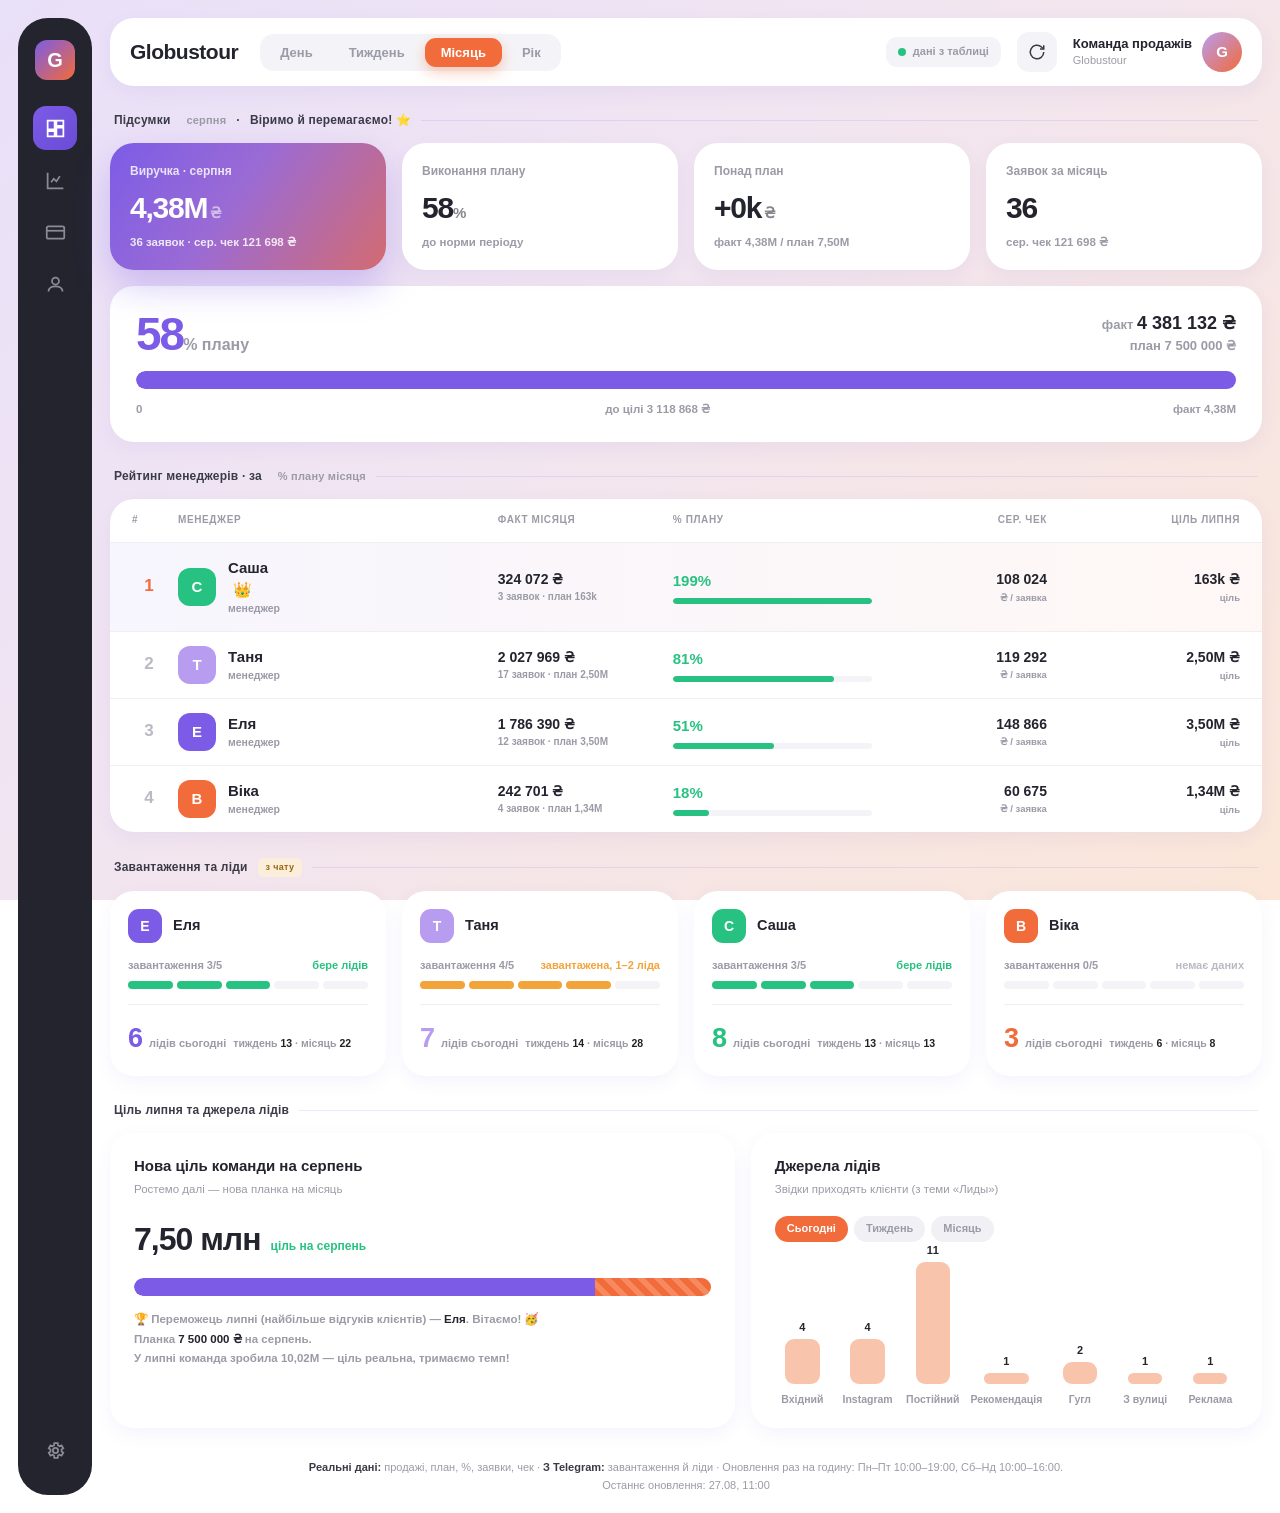
==== index.html @ 739f3848 "lead: Саша +1 Реклама" ====
<!DOCTYPE html>
<html lang="uk">
<head>
<meta charset="UTF-8">
<meta name="viewport" content="width=device-width, initial-scale=1.0, viewport-fit=cover, maximum-scale=1.0, user-scalable=no">
<meta http-equiv="Cache-Control" content="no-cache, no-store, must-revalidate">
<meta http-equiv="Pragma" content="no-cache">
<meta http-equiv="Expires" content="0">
<title>Globustour — Live дашборд команди</title>
<script src="https://telegram.org/js/telegram-web-app.js"></script>
<style>
  *{box-sizing:border-box;margin:0;padding:0}
  :root{
    --ink:#23242E; --ink2:#3A3B47; --muted:#9A9BA6; --muted2:#B9BAC4;
    --surface:#FFFFFF; --line:#EEEEF3; --soft:#F4F4F8;
    --purple:#7C5CE6; --purple-deep:#6A4BD6; --purple-soft:#EDE7FB;
    --coral:#F26B3A; --coral-soft:#F8A98A; --coral-bg:#FCE6DB;
    --green:#27C281; --green-bg:#E2F6EE; --amber:#F2A33A; --amber-bg:#FBEFDC; --red:#F0604C;
    --shadow:0 12px 34px rgba(110,84,200,.10); --shadow-sm:0 6px 18px rgba(110,84,200,.07);
    --r:18px; --r-lg:24px; --r-xl:30px;
  }
  html,body{font-family:-apple-system,BlinkMacSystemFont,'Segoe UI',Roboto,Helvetica,sans-serif;color:var(--ink);-webkit-font-smoothing:antialiased;line-height:1.45;
    background:linear-gradient(135deg,#E9E0F9 0%,#F1E5F1 42%,#FBE6D8 100%);background-attachment:fixed;min-height:100vh}
  body{overscroll-behavior-y:none}
  .app{display:flex;min-height:100vh;padding:18px;gap:18px;
    padding-top:calc(18px + env(safe-area-inset-top));padding-bottom:calc(18px + env(safe-area-inset-bottom))}
  .sidebar{width:74px;flex-shrink:0;background:#23242E;border-radius:var(--r-xl);display:flex;flex-direction:column;align-items:center;padding:22px 0;gap:8px}
  .sidebar .brandmark{width:40px;height:40px;border-radius:12px;background:linear-gradient(135deg,var(--purple),var(--coral));display:grid;place-items:center;color:#fff;font-weight:900;font-size:20px;margin-bottom:18px}
  .sidebar .ico{width:44px;height:44px;border-radius:13px;display:grid;place-items:center;color:#8A8B97;cursor:pointer;transition:.15s}
  .sidebar .ico:hover{background:#31323E;color:#fff}
  .sidebar .ico.active{background:linear-gradient(135deg,var(--purple),var(--purple-deep));color:#fff}
  .sidebar .ico svg{width:21px;height:21px}
  .sidebar .sp{flex:1}
  .main{flex:1;min-width:0}
  .topbar{display:flex;align-items:center;gap:16px;background:var(--surface);border-radius:var(--r-lg);padding:14px 20px;box-shadow:var(--shadow-sm);margin-bottom:18px;flex-wrap:wrap}
  .topbar .logo{font-size:21px;font-weight:800;letter-spacing:-.5px;margin-right:6px}
  .toggle{display:flex;gap:4px;background:var(--soft);border-radius:14px;padding:4px}
  .toggle button{border:none;background:none;font-size:13px;font-weight:600;color:var(--muted);padding:7px 16px;border-radius:11px;cursor:pointer;font-family:inherit;transition:.15s}
  .toggle button.on{background:var(--coral);color:#fff;box-shadow:0 5px 14px rgba(242,107,58,.35)}
  .topbar .grow{flex:1}
  .status{display:flex;align-items:center;gap:7px;font-size:11px;font-weight:600;color:var(--muted);background:var(--soft);padding:7px 12px;border-radius:11px}
  .status .ledot{width:8px;height:8px;border-radius:50%;background:var(--green)}
  .status.stale .ledot{background:var(--amber)}
  .status.off .ledot{background:var(--muted2)}
  .topbar .tb-ic{width:40px;height:40px;border-radius:12px;background:var(--soft);display:grid;place-items:center;color:var(--ink2);flex-shrink:0;cursor:pointer}
  .topbar .tb-ic svg{width:18px;height:18px}
  .topbar .user{display:flex;align-items:center;gap:10px}
  .topbar .user .nm{font-size:13px;font-weight:700}
  .topbar .user .nm small{display:block;font-size:11px;color:var(--muted);font-weight:500}
  .topbar .user .ava{width:40px;height:40px;border-radius:50%;background:linear-gradient(135deg,#B89CF0,#F26B3A);display:grid;place-items:center;color:#fff;font-weight:800;font-size:15px}
  .sectitle{font-size:12px;color:var(--ink2);font-weight:800;letter-spacing:.2px;margin:26px 4px 14px;display:flex;align-items:center;gap:10px}
  .sectitle .ln{flex:1;height:1px;background:rgba(124,92,230,.14)}
  .demo{font-size:9px;background:var(--amber-bg);color:#9a6410;font-weight:800;padding:3px 8px;border-radius:6px;letter-spacing:.3px}
  .hint{font-size:11px;color:var(--muted);font-weight:600;margin-left:6px}
  .kpis{display:grid;grid-template-columns:repeat(4,1fr);gap:16px}
  .kpi{background:var(--surface);border-radius:var(--r-lg);padding:20px;box-shadow:var(--shadow-sm)}
  .kpi.hero{background:linear-gradient(125deg,#7C5CE6 0%,#9B6BD4 45%,#F26B3A 130%);color:#fff;box-shadow:0 16px 36px rgba(124,92,230,.32)}
  .kpi .lbl{font-size:12px;font-weight:700;color:var(--muted);margin-bottom:12px}
  .kpi.hero .lbl{color:rgba(255,255,255,.82)}
  .kpi .val{font-size:30px;font-weight:800;letter-spacing:-1.2px;line-height:1}
  .kpi .val span{font-size:15px;font-weight:700;opacity:.55}
  .kpi .meta{font-size:11.5px;font-weight:600;color:var(--muted);margin-top:11px}
  .kpi.hero .meta{color:rgba(255,255,255,.85)}
  .kpi .meta b{color:var(--green)} .kpi.hero .meta b{color:#fff}
  .up{color:var(--green);font-weight:800}
  .planfact{background:var(--surface);border-radius:var(--r-lg);padding:24px 26px;margin-top:16px;box-shadow:var(--shadow-sm)}
  .pf-row{display:flex;justify-content:space-between;align-items:flex-end;margin-bottom:10px;flex-wrap:wrap;gap:10px}
  .pf-pct{font-size:46px;font-weight:800;letter-spacing:-2px;color:var(--purple);line-height:.9}
  .pf-pct span{font-size:16px;color:var(--muted);font-weight:700;letter-spacing:0}
  .pf-amt{text-align:right;font-size:13px;color:var(--muted);font-weight:600}
  .pf-amt b{color:var(--ink);font-size:18px}
  .track{height:18px;background:var(--soft);border-radius:10px;overflow:hidden;position:relative;display:flex;margin-top:16px}
  .track .base{height:100%;background:var(--purple);border-radius:10px 0 0 10px}
  .track .over{height:100%;background:repeating-linear-gradient(45deg,#F26B3A,#F26B3A 6px,#f7895f 6px,#f7895f 12px)}
  .pf-mark{position:absolute;top:-4px;bottom:-4px;width:2px;background:var(--ink);opacity:.55}
  .pf-leg{display:flex;justify-content:space-between;margin-top:12px;font-size:11.5px;color:var(--muted);font-weight:600}
  .mtable{background:var(--surface);border-radius:var(--r-lg);overflow:hidden;box-shadow:var(--shadow-sm)}
  .mhead,.mrow{display:grid;grid-template-columns:34px 1.7fr .9fr 1.1fr .9fr 1fr;gap:12px;align-items:center;padding:14px 22px}
  .mhead{font-size:10px;color:var(--muted);text-transform:uppercase;letter-spacing:.6px;font-weight:800;border-bottom:1px solid var(--line)}
  .mhead .r{text-align:right}
  .mrow{border-bottom:1px solid var(--line)} .mrow:last-child{border-bottom:none}
  .mrow:hover{background:#FBFAFE}
  .mrow.lead-row{background:linear-gradient(90deg,rgba(124,92,230,.06),rgba(242,107,58,.05))}
  .mrow .rank{font-size:17px;font-weight:800;color:var(--muted2);text-align:center}
  .mrow.lead-row .rank{color:var(--coral)}
  .who{display:flex;align-items:center;gap:12px}
  .av{width:38px;height:38px;border-radius:12px;display:grid;place-items:center;font-weight:800;font-size:15px;color:#fff;flex-shrink:0}
  .who .nm{font-size:15px;font-weight:700;display:flex;flex-direction:column}
  .who .nm small{font-size:10.5px;color:var(--muted);font-weight:600;margin-top:1px}
  .crown{margin-left:5px}
  .mrow .fact{font-size:14px;font-weight:700}
  .mrow .fact small{display:block;font-size:10px;color:var(--muted);font-weight:600;margin-top:1px}
  .pctcell{display:flex;flex-direction:column;gap:6px}
  .pctcell .pv{font-size:15px;font-weight:800;color:var(--green)}
  .pbar{height:6px;background:var(--soft);border-radius:4px;overflow:hidden}
  .pbar>i{display:block;height:100%;border-radius:4px;background:var(--green)}
  .check{text-align:right;font-size:14px;font-weight:700}
  .check small{display:block;font-size:9.5px;color:var(--muted);font-weight:600;margin-top:1px}
  .july{text-align:right}
  .july .jv{font-size:14px;font-weight:800}
  .july .jl{font-size:9.5px;color:var(--muted);font-weight:600;margin-top:2px}
  .load{display:grid;grid-template-columns:repeat(4,1fr);gap:16px}
  .lcard{background:var(--surface);border-radius:var(--r-lg);padding:18px;box-shadow:var(--shadow-sm)}
  .lcard .lt{display:flex;align-items:center;gap:11px;margin-bottom:15px}
  .lcard .lt .av{width:34px;height:34px;border-radius:11px;font-size:14px}
  .lcard .lt .ln2{font-size:14.5px;font-weight:700}
  .lcard .wlnum{font-size:11px;font-weight:700;color:var(--muted);margin-bottom:7px;display:flex;justify-content:space-between;gap:6px}
  .wlnum .st{font-weight:800;text-align:right}
  .dots{display:flex;gap:4px;margin-bottom:15px}
  .dots i{flex:1;height:8px;border-radius:4px;background:var(--soft)}
  .lcard .lead{display:flex;align-items:baseline;gap:7px;padding-top:14px;border-top:1px solid var(--line)}
  .lcard .lead .ln3{font-size:27px;font-weight:800;letter-spacing:-1px}
  .lcard .lead .lx{font-size:11px;color:var(--muted);font-weight:600}
  .lcard .lead .lxwm{font-size:10.5px;color:var(--muted);font-weight:700;margin-top:3px}
  .lcard .lead .lxwm b{color:var(--text,#222)}
  .srctabs{display:flex;gap:6px;margin-bottom:14px}
  .srctabs span{font-size:11px;font-weight:700;color:var(--muted);background:#F1F1F5;border-radius:999px;padding:5px 12px;cursor:pointer;user-select:none;transition:.15s}
  .srctabs span.on{background:var(--coral,#F26B3A);color:#fff}
  .srcempty{font-size:12px;color:var(--muted);font-weight:600;padding:40px 0;text-align:center;width:100%}
  .two{display:grid;grid-template-columns:1.1fr .9fr;gap:16px}
  .panel{background:var(--surface);border-radius:var(--r-lg);padding:22px 24px;box-shadow:var(--shadow-sm)}
  .panel h3{font-size:15px;font-weight:800;margin-bottom:4px}
  .panel .ph{font-size:11.5px;color:var(--muted);font-weight:500;margin-bottom:18px}
  .jtot{display:flex;align-items:baseline;gap:10px;margin-bottom:15px}
  .jtot .n{font-size:32px;font-weight:800;letter-spacing:-1px}
  .jtot .d{font-size:12px;font-weight:700;color:var(--green)}
  .jbar-leg{font-size:11.5px;color:var(--muted);font-weight:600;line-height:1.7}
  .jbar-leg b{color:var(--ink)}
  .bars{display:flex;align-items:flex-end;justify-content:space-between;gap:10px;height:150px;padding-top:6px}
  .bcol{flex:1;display:flex;flex-direction:column;align-items:center;gap:9px;height:100%;justify-content:flex-end}
  .bcol .bwrap{width:100%;flex:1;display:flex;align-items:flex-end;justify-content:center}
  .bcol .b{width:62%;border-radius:9px;min-height:10px;position:relative}
  .bcol .bv{position:absolute;top:-19px;left:50%;transform:translateX(-50%);font-size:11px;font-weight:800;color:var(--ink)}
  .bcol .bl{font-size:10.5px;font-weight:700;color:var(--muted);text-align:center;line-height:1.2}
  .bcol.hot .bl{color:var(--coral)}
  .foot{font-size:11px;color:var(--muted);text-align:center;margin-top:30px;line-height:1.7;font-weight:500}
  .foot b{color:var(--ink2)}
  @media(max-width:1000px){.kpis{grid-template-columns:repeat(2,1fr)}.two{grid-template-columns:1fr}.load{grid-template-columns:repeat(2,1fr)}}
  @media(max-width:760px){
    .app{padding:12px;gap:0;flex-direction:column}.sidebar{display:none}
    .topbar{padding:12px 14px;gap:10px}.topbar .toggle{order:3;width:100%;overflow:auto}.topbar .user .nm{display:none}
    .mhead{display:none}
    .mrow{grid-template-columns:26px 1fr auto;grid-template-areas:'rank who pct' 'rank fact july' 'rank check july';row-gap:6px;padding:15px 14px}
    .mrow .rank{grid-area:rank} .who{grid-area:who} .mrow .fact{grid-area:fact}
    .pctcell{grid-area:pct;align-items:flex-end} .check{grid-area:check;text-align:left} .july{grid-area:july}
  }
  @media(max-width:460px){.kpis{grid-template-columns:1fr}.load{grid-template-columns:1fr}}
</style>
</head>
<body>
<div class="app">
  <aside class="sidebar">
    <div class="brandmark">G</div>
    <div class="ico active" title="Дашборд"><svg viewBox="0 0 24 24" fill="none" stroke="currentColor" stroke-width="2"><path d="M3 13h8V3H3zM13 21h8V11h-8zM13 3v6h8V3zM3 21h8v-6H3z"/></svg></div>
    <div class="ico" title="Рейтинг"><svg viewBox="0 0 24 24" fill="none" stroke="currentColor" stroke-width="2"><path d="M3 3v18h18"/><path d="M7 14l3-4 3 3 4-6"/></svg></div>
    <div class="ico" title="Заявки"><svg viewBox="0 0 24 24" fill="none" stroke="currentColor" stroke-width="2"><rect x="2" y="5" width="20" height="14" rx="2"/><path d="M2 10h20"/></svg></div>
    <div class="ico" title="Команда"><svg viewBox="0 0 24 24" fill="none" stroke="currentColor" stroke-width="2"><circle cx="12" cy="8" r="4"/><path d="M4 20c0-4 4-6 8-6s8 2 8 6"/></svg></div>
    <div class="sp"></div>
    <div class="ico" title="Налаштування"><svg viewBox="0 0 24 24" fill="none" stroke="currentColor" stroke-width="2"><circle cx="12" cy="12" r="3"/><path d="M19 12a7 7 0 0 0-.1-1l2-1.5-2-3.4-2.3 1a7 7 0 0 0-1.7-1l-.3-2.5h-4l-.3 2.5a7 7 0 0 0-1.7 1l-2.3-1-2 3.4 2 1.5a7 7 0 0 0 0 2l-2 1.5 2 3.4 2.3-1a7 7 0 0 0 1.7 1l.3 2.5h4l.3-2.5a7 7 0 0 0 1.7-1l2.3 1 2-3.4-2-1.5a7 7 0 0 0 .1-1z"/></svg></div>
  </aside>

  <main class="main">
    <div class="topbar">
      <div class="logo">Globustour</div>
      <div class="toggle" id="toggle">
        <button data-p="day">День</button><button data-p="week">Тиждень</button><button data-p="month" class="on">Місяць</button><button data-p="year">Рік</button>
      </div>
      <div class="grow"></div>
      <div class="status" id="status" title="Оновлення раз на годину: Пн–Пт 10:00–19:00, Сб–Нд 10:00–16:00"><span class="ledot"></span><span id="statustext">дані з таблиці</span></div>
      <div class="tb-ic" id="refresh" title="Оновити зараз"><svg viewBox="0 0 24 24" fill="none" stroke="currentColor" stroke-width="2"><path d="M21 12a9 9 0 1 1-3-6.7L21 8"/><path d="M21 3v5h-5"/></svg></div>
      <div class="user"><div class="nm">Команда продажів<small>Globustour</small></div><div class="ava">G</div></div>
    </div>

    <div class="sectitle">Підсумки <span class="hint" id="periodlabel">червня</span> · <span id="motivation">Йдемо до мети — без зупинок! 🎯</span><span class="ln"></span></div>
    <div class="kpis" id="kpis"></div>
    <div class="planfact" id="planfact"></div>

    <div class="sectitle">Рейтинг менеджерів · за <span class="hint" id="ratelabel">% плану місяця</span><span class="ln"></span></div>
    <div class="mtable">
      <div class="mhead"><div>#</div><div>Менеджер</div><div id="th-fact">Факт</div><div>% плану</div><div class="r">Сер. чек</div><div class="r">Ціль липня</div></div>
      <div id="mrows"></div>
    </div>

    <div class="sectitle">Завантаження та ліди <span class="demo" id="loadsrc">демо</span><span class="ln"></span></div>
    <div class="load" id="load"></div>

    <div class="sectitle">Ціль липня та джерела лідів <span class="ln"></span></div>
    <div class="two">
      <div class="panel">
        <h3>Нова ціль команди на серпень</h3>
        <div class="ph">Ростемо далі — нова планка на місяць</div>
        <div class="jtot"><div class="n" id="jtotn"></div><div class="d" id="jtotd"></div></div>
        <div class="track"><div class="base" style="width:80%"></div><div class="over" style="width:20%"></div></div>
        <div class="jbar-leg" id="jleg" style="margin-top:14px"></div>
      </div>
      <div class="panel">
        <h3>Джерела лідів</h3>
        <div class="ph">Звідки приходять клієнти (з теми «Лиды»)</div>
        <div class="srctabs" id="srctabs">
          <span data-p="today" class="on">Сьогодні</span>
          <span data-p="week">Тиждень</span>
          <span data-p="month">Місяць</span>
        </div>
        <div class="bars" id="sources"></div>
      </div>
    </div>

    <div class="foot" id="foot"></div>
  </main>
</div>

<script>
/* ============================================================
   TELEGRAM MINI APP — ініціалізація SDK.
   Працює і як Mini App у Telegram, і як звичайна веб-сторінка.
   ============================================================ */
var TG = (window.Telegram && window.Telegram.WebApp) ? window.Telegram.WebApp : null;
if(TG){
  try{
    TG.ready();
    TG.expand();                                  // на весь екран
    if(TG.enableClosingConfirmation) TG.enableClosingConfirmation();
    if(TG.setHeaderColor) TG.setHeaderColor('#23242E');
    if(TG.setBackgroundColor) TG.setBackgroundColor('#F1E5F1');
    // Ім'я користувача з Telegram у шапці
    var u = TG.initDataUnsafe && TG.initDataUnsafe.user;
    if(u){
      var nm = [u.first_name, u.last_name].filter(Boolean).join(' ') || ('@'+(u.username||''));
      window.addEventListener('DOMContentLoaded', function(){
        var box = document.querySelector('.topbar .user .nm');
        if(box && nm) box.innerHTML = nm + '<small>Globustour · команда</small>';
        var ava = document.querySelector('.topbar .user .ava');
        if(ava && nm) ava.textContent = nm.trim()[0].toUpperCase();
      });
    }
  }catch(e){}
}

/* ============================================================
   НАЛАШТУВАННЯ — та сама адреса Apps Script Web App, що й у дашборді керівника.
   Поки порожньо — працюють демо-дані червня.
   ============================================================ */
var CONFIG = {
  API_URL: "",
  REFRESH_MINUTES: 60,
  HOURS: { weekday:[10,19], weekend:[10,16] }
};

var SAMPLE = {
  month:"серпень", monthDays:31, monthStart:"2026-08-01",
  plan:7500000, planByMgr:{"Еля":3500000,"Таня":2500000,"Саша":163020,"Віка":1336980},
  julyPlan:7500000, julyByMgr:{"Еля":3500000,"Таня":2500000,"Саша":163020,"Віка":1336980},
  prevMonthLabel:"липні", prevMonthTotal:10018652,
  prevMonthWinner:"Еля",
  managers:[
    {name:"Еля",role:"менеджер",color:"#7C5CE6"},
    {name:"Таня",role:"менеджер",color:"#B89CF0"},
    {name:"Саша",role:"менеджер",color:"#27C281"},
    {name:"Віка",role:"менеджер",color:"#F26B3A"}
  ],
  bookingsByMgr:{"Еля":12,"Таня":17,"Саша":3,"Віка":4},
  daily:{
    "Еля":[98618,0,0,217560,0,231204,240215,0,0,0,327230,61520,255888,0,0,0,0,22635,53310,74829,0,0,0,84582,118799,0,0,0,0,0,0],
    "Таня":[0,154577,92505,88254,103600,16453,0,112260,0,45884,136702,132410,427115,0,352568,31131,0,33175,0,96850,87600,12330,0,0,104555,0,0,0,0,0,0],
    "Саша":[102310,0,0,0,60710,0,0,0,0,0,0,0,0,0,0,0,0,0,0,0,0,0,0,0,0,0,161052],
    "Віка":[0,0,0,156055,60710,13936,0,0,0,0,0,0,0,12000,0,0,0,0,0,0,0,0,0,0,0,0,0,0,0,0,0]
  },
  load:{"Еля":3,"Таня":4,"Саша":3,"Віка":0},
  leads:{"Еля":6,"Таня":7,"Саша":8,"Віка":3},
  leadsWeek:{"Еля":13,"Таня":14,"Саша":13,"Віка":6},
  leadsMonth:{"Еля":22,"Таня":28,"Саша":13,"Віка":8},
  sources:[{n:"Вхідний",v:4},{n:"Instagram",v:4},{n:"Постійний",v:11},{n:"Рекомендація",v:1},{n:"Гугл",v:2},{n:"З вулиці",v:1},{n:"Реклама",v:1}],
  sourcesWeek:[{n:"Instagram",v:10},{n:"Постійний",v:20},{n:"Рекомендація",v:2},{n:"Реклама",v:4},{n:"Гугл",v:4},{n:"Вхідний",v:5},{n:"З вулиці",v:1}],
  sourcesMonth:[{n:"Instagram",v:15},{n:"Постійний",v:29},{n:"Гугл",v:9},{n:"Вхідний",v:10},{n:"Рекомендація",v:3},{n:"Реклама",v:4},{n:"З вулиці",v:1}],
  updated:"2026-08-27T11:00:00", live:true
};

var DATA = SAMPLE, PERIOD = "month";
var MONTHGEN={"січень":"січня","лютий":"лютого","березень":"березня","квітень":"квітня","травень":"травня","червень":"червня","липень":"липня","серпень":"серпня","вересень":"вересня","жовтень":"жовтня","листопад":"листопада","грудень":"грудня"};

function fmt(n){return Math.round(n).toLocaleString('uk-UA').replace(/ /g,' ').replace(/,/g,' ');}
function fmtM(n){return (n/1e6).toFixed(2).replace('.',',')+' млн';}
function fmtK(n){return n>=1e6?(n/1e6).toFixed(2).replace('.',',')+'M':Math.round(n/1000)+'k';}

function currentDayIndex(){
  if(DATA.updated){var d=new Date(DATA.updated); if(!isNaN(d)) return Math.min(d.getDate(),DATA.monthDays);}
  var last=DATA.monthDays;
  for(var i=DATA.monthDays-1;i>=0;i--){var s=0;DATA.managers.forEach(function(m){s+=(DATA.daily[m.name]||[])[i]||0;});if(s>0){last=i+1;break;}}
  return last;
}
function periodRange(){
  var today=currentDayIndex();
  if(PERIOD==="day")  return [today,today];
  if(PERIOD==="week") return [Math.max(1,today-6),today];
  return [1,DATA.monthDays];
}
function sumMgr(name,from,to){var a=DATA.daily[name]||[],s=0;for(var i=from;i<=to;i++)s+=a[i-1]||0;return s;}
function periodWord(){
  var m=MONTHGEN[DATA.month]||DATA.month;
  if(PERIOD==="day")  return "сьогодні";
  if(PERIOD==="week") return "за тиждень";
  if(PERIOD==="year") return "за рік";
  return m;
}

var MOTIVATIONS=[
  "Йдемо до мети — без зупинок! 🎯",
  "Ніколи не здаємось! 💪",
  "Тільки вперед! 🚀",
  "Разом ми — сила! 🔥",
  "Віримо й перемагаємо! ⭐",
  "Кожен дзвінок — крок до продажу! 📞",
  "Сьогодні — наш день! ☀️",
  "Мрії клієнтів — наша робота! ✈️",
  "Маленькі кроки — великі результати! 📈",
  "Посмішка продає! 😊",
  "Ми — команда мрії! 💛",
  "Роби більше, ніж учора! 🌟",
  "Успіх любить наполегливих! 🏆",
  "Тримаємо темп — до нових рекордів! 🚀"
];
function dailyMotivation(){
  var d=new Date(), doy=Math.floor((d-new Date(d.getFullYear(),0,0))/86400000);
  return MOTIVATIONS[doy % MOTIVATIONS.length];
}

function render(){
  var el=document.getElementById('motivation'); if(el) el.textContent=dailyMotivation();
  var rng=periodRange(), from=rng[0], to=rng[1], isMonth=(PERIOD==="month"||PERIOD==="year");
  var fact=0, factBy={};
  DATA.managers.forEach(function(m){var v=sumMgr(m.name,from,to);factBy[m.name]=v;fact+=v;});
  var planFull=DATA.plan, planByMgr=DATA.planByMgr;
  var planPeriod = isMonth ? planFull : planFull*((to-from+1)/DATA.monthDays);
  var pct = planPeriod>0 ? fact/planPeriod*100 : 0;
  var bookings = DATA.bookingsByMgr ? Object.keys(DATA.bookingsByMgr).reduce(function(s,k){return s+DATA.bookingsByMgr[k];},0) : 0;
  var avgCheck = (isMonth && bookings)? fact/bookings : 0;

  document.getElementById('periodlabel').textContent=periodWord();
  document.getElementById('ratelabel').textContent = isMonth? "% плану місяця":"% норми періоду";
  document.getElementById('th-fact').textContent = isMonth? "Факт місяця":"Факт періоду";

  var kpis=[
    {hero:1,lbl:'Виручка · '+periodWord(),val:fmtK(fact),unit:' ₴',meta:(isMonth?(bookings+' заявок · сер. чек '+fmt(avgCheck)+' ₴'):('дні '+from+'–'+to))},
    {lbl:'Виконання плану',val:Math.round(pct),unit:'%',meta:(pct>=100?'<span class="up">+'+Math.round(pct-100)+'%</span> понад норму':'до норми періоду')},
    {lbl:(isMonth?'Понад план':'Норма періоду'),val:(isMonth?('+'+fmtK(Math.max(0,fact-planFull))):fmtK(planPeriod)),unit:' ₴',meta:(isMonth?('факт '+fmtK(fact)+' / план '+fmtK(planFull)):('факт '+fmtK(fact)))},
    {lbl:(isMonth?'Заявок за місяць':'Заявок (міс.)'),val:bookings,unit:'',meta:(isMonth?('сер. чек '+fmt(avgCheck)+' ₴'):'за весь місяць')}
  ];
  document.getElementById('kpis').innerHTML=kpis.map(function(k){
    return '<div class="kpi'+(k.hero?' hero':'')+'"><div class="lbl">'+k.lbl+'</div><div class="val">'+k.val+'<span>'+k.unit+'</span></div><div class="meta">'+k.meta+'</div></div>';
  }).join('');

  var planPos = fact>0? Math.min(planPeriod/fact*100,100):100;
  document.getElementById('planfact').innerHTML=
    '<div class="pf-row"><div><div class="pf-pct">'+Math.round(pct)+'<span>% '+(isMonth?'плану':'норми')+'</span></div></div>'+
    '<div class="pf-amt">факт <b>'+fmt(fact)+' ₴</b><br>'+(isMonth?'план ':'норма ')+fmt(Math.round(planPeriod))+' ₴</div></div>'+
    '<div class="track"><div class="base" style="width:'+planPos.toFixed(1)+'%"></div>'+
    (fact>planPeriod?'<div class="over" style="width:'+(100-planPos).toFixed(1)+'%"></div>':'')+
    '<div class="pf-mark" style="left:'+planPos.toFixed(1)+'%"></div></div>'+
    '<div class="pf-leg"><span>0</span><span>'+(fact>=planPeriod?'перевиконання +'+fmt(fact-planPeriod)+' ₴':'до цілі '+fmt(planPeriod-fact)+' ₴')+'</span><span>факт '+fmtK(fact)+'</span></div>';

  var sorted;
  if(DATA.rankOrder && DATA.rankOrder.length){
    // Фіксований порядок рейтингу (оновлюється раз на день). Цифри всередині — живі.
    var byName={}; DATA.managers.forEach(function(m){byName[m.name]=m;});
    sorted=DATA.rankOrder.map(function(n){return byName[n];}).filter(Boolean);
    DATA.managers.forEach(function(m){ if(sorted.indexOf(m)<0) sorted.push(m); });
  } else {
    sorted=DATA.managers.slice().sort(function(a,b){
      return (factBy[b.name]/(planByMgr[b.name]||1))-(factBy[a.name]/(planByMgr[a.name]||1));
    });
  }
  document.getElementById('mrows').innerHTML=sorted.map(function(m,i){
    var f=factBy[m.name], planM=planByMgr[m.name]||0;
    var planMper = isMonth? planM : planM*((to-from+1)/DATA.monthDays);
    var p=planMper>0? f/planMper*100:0, first=i===0;
    var achieved=p>=100;
    var bk=DATA.bookingsByMgr?DATA.bookingsByMgr[m.name]:0;
    var checkVal=(isMonth&&bk)? Math.round(f/bk):0;
    var jm=DATA.julyByMgr[m.name]||0;
    return '<div class="mrow'+(first&&f>0?' lead-row':'')+'"><div class="rank">'+(i+1)+'</div>'+
      '<div class="who"><div class="av" style="background:'+m.color+'">'+m.name[0]+'</div>'+
        '<div class="nm">'+m.name+(achieved?'<span class="crown">👑</span>':'')+'<small>'+m.role+'</small></div></div>'+
      '<div class="fact">'+fmt(f)+' ₴<small>'+(isMonth?(bk+' заявок · план '+fmtK(planM)):('норма '+fmtK(planMper)))+'</small></div>'+
      '<div class="pctcell"><div class="pv">'+Math.round(p)+'%</div>'+
        '<div class="pbar"><i style="width:'+Math.min(p,100)+'%"></i></div></div>'+
      '<div class="check">'+(checkVal?fmt(checkVal):'—')+'<small>'+(checkVal?'₴ / заявка':'тільки міс.')+'</small></div>'+
      '<div class="july"><div class="jv">'+fmtK(jm)+' ₴</div><div class="jl">ціль</div></div></div>';
  }).join('');

  renderLoad();
  renderJuly();
  renderSources();
  renderFoot();
}

function renderLoad(){
  var WL={5:{t:"100% — лідів не бере",c:"#F0604C"},4:{t:"завантажена, 1–2 ліда",c:"#F2A33A"},3:{t:"бере лідів",c:"#27C281"},2:{t:"вільна",c:"#27C281"},1:{t:"вільна повністю",c:"#27C281"},0:{t:"немає даних",c:"#B9BAC4"}};
  document.getElementById('load').innerHTML=DATA.managers.map(function(m){
    var wl=DATA.load[m.name]||0, ld=DATA.leads[m.name]||0;
    var ldW=(DATA.leadsWeek&&DATA.leadsWeek[m.name])||0, ldM=(DATA.leadsMonth&&DATA.leadsMonth[m.name])||0;
    var w=WL[wl]||WL[0], dots='';
    for(var i=1;i<=5;i++){dots+='<i style="background:'+(i<=wl?w.c:'')+'"></i>';}
    return '<div class="lcard"><div class="lt"><div class="av" style="background:'+m.color+'">'+m.name[0]+'</div><div class="ln2">'+m.name+'</div></div>'+
      '<div class="wlnum"><span>завантаження '+wl+'/5</span><span class="st" style="color:'+w.c+'">'+w.t+'</span></div>'+
      '<div class="dots">'+dots+'</div>'+
      '<div class="lead"><div class="ln3" style="color:'+m.color+'">'+ld+'</div><div class="lx">лідів сьогодні</div>'+
      '<div class="lxwm">тиждень <b>'+ldW+'</b> · місяць <b>'+ldM+'</b></div></div></div>';
  }).join('');
  document.getElementById('loadsrc').textContent = 'з чату';
}
function renderJuly(){
  var jt=Object.keys(DATA.julyByMgr).reduce(function(s,k){return s+DATA.julyByMgr[k];},0);
  document.getElementById('jtotn').textContent=fmtM(jt);
  document.getElementById('jtotd').textContent='ціль на серпень';
  var prevL=DATA.prevMonthLabel||'минулому місяці', prevT=DATA.prevMonthTotal||0;
  var win = DATA.prevMonthWinner ? '🏆 Переможець '+prevL+' (найбільше відгуків клієнтів) — <b>'+DATA.prevMonthWinner+'</b>. Вітаємо! 🥳<br>' : '';
  document.getElementById('jleg').innerHTML=win+'Планка <b>'+fmt(jt)+' ₴</b> на серпень.<br>У '+prevL+' команда зробила '+fmtK(prevT)+' — ціль реальна, тримаємо темп!';
}
function sumAll(){var s=0;DATA.managers.forEach(function(m){s+=sumMgr(m.name,1,DATA.monthDays);});return s;}
var SRCPERIOD='today';
function renderSources(){
  var src = SRCPERIOD==='week' ? (DATA.sourcesWeek||DATA.sources||[])
          : SRCPERIOD==='month'? (DATA.sourcesMonth||DATA.sources||[])
          : (DATA.sources||[]);
  var host=document.getElementById('sources');
  if(!src.length){ host.innerHTML='<div class="srcempty">Немає лідів за цей період</div>'; return; }
  var max=Math.max.apply(null,src.map(function(s){return s.v;}))||1;
  host.innerHTML=src.map(function(s){
    var h=(s.v/max*100), bg=s.hot?'#F26B3A':'#F8C4AC';
    return '<div class="bcol'+(s.hot?' hot':'')+'"><div class="bwrap"><div class="b" style="height:'+h+'%;background:'+bg+'"><span class="bv">'+s.v+'</span></div></div><div class="bl">'+s.n+'</div></div>';
  }).join('');
}
function renderFoot(){
  var u=DATA.updated? new Date(DATA.updated):null;
  var when=u&&!isNaN(u)? u.toLocaleString('uk-UA',{day:'2-digit',month:'2-digit',hour:'2-digit',minute:'2-digit'}):'—';
  document.getElementById('foot').innerHTML=
    '<b>Реальні дані:</b> продажі, план, %, заявки, чек · <b>З Telegram:</b> завантаження й ліди · '+
    'Оновлення раз на годину: Пн–Пт 10:00–19:00, Сб–Нд 10:00–16:00.<br>Останнє оновлення: '+when;
}

function inHours(){
  var d=new Date(), day=d.getDay(), h=d.getHours();
  var w = (day>=1&&day<=5)? CONFIG.HOURS.weekday : CONFIG.HOURS.weekend;
  return h>=w[0] && h<w[1];
}
function setStatus(state,text){
  var el=document.getElementById('status'); el.className='status'+(state==='ok'?'':' '+state);
  document.getElementById('statustext').textContent=text;
}
function load(){
  if(!CONFIG.API_URL){ DATA=SAMPLE; setStatus('ok','дані з таблиці'); render(); return; }
  setStatus('ok','оновлення…');
  fetch(CONFIG.API_URL,{cache:'no-store'}).then(function(r){return r.json();}).then(function(j){
    DATA=normalize(j); render();
    setStatus(inHours()?'ok':'off', (DATA.live?'live · ':'')+(inHours()?'оновлено':'поза робочим часом'));
  }).catch(function(){ DATA=SAMPLE; render(); setStatus('stale','немає зв’язку — демо'); });
}
function normalize(j){
  var d=Object.assign({},SAMPLE,j); d.live=true;
  d.daily=j.daily||SAMPLE.daily; d.load=j.load||{}; d.leads=j.leads||{};
  d.leadsWeek=j.leadsWeek||j.leads||{}; d.leadsMonth=j.leadsMonth||j.leads||{};
  d.sources=j.sources||SAMPLE.sources; d.sourcesWeek=j.sourcesWeek||j.sources||SAMPLE.sources; d.sourcesMonth=j.sourcesMonth||j.sources||SAMPLE.sources;
  d.managers=j.managers||SAMPLE.managers;
  return d;
}

document.getElementById('toggle').addEventListener('click',function(e){
  var b=e.target.closest('button'); if(!b)return;
  [].forEach.call(this.querySelectorAll('button'),function(x){x.classList.remove('on');});
  b.classList.add('on'); PERIOD=b.dataset.p; render();
});
document.getElementById('srctabs').addEventListener('click',function(e){
  var t=e.target.closest('span'); if(!t)return;
  [].forEach.call(this.querySelectorAll('span'),function(x){x.classList.remove('on');});
  t.classList.add('on'); SRCPERIOD=t.dataset.p; renderSources();
});
document.getElementById('refresh').addEventListener('click',load);

load();
setInterval(function(){ if(!CONFIG.API_URL) return; if(inHours()) load(); else setStatus('off','поза робочим часом'); }, CONFIG.REFRESH_MINUTES*60*1000);
</script>
</body>
</html>
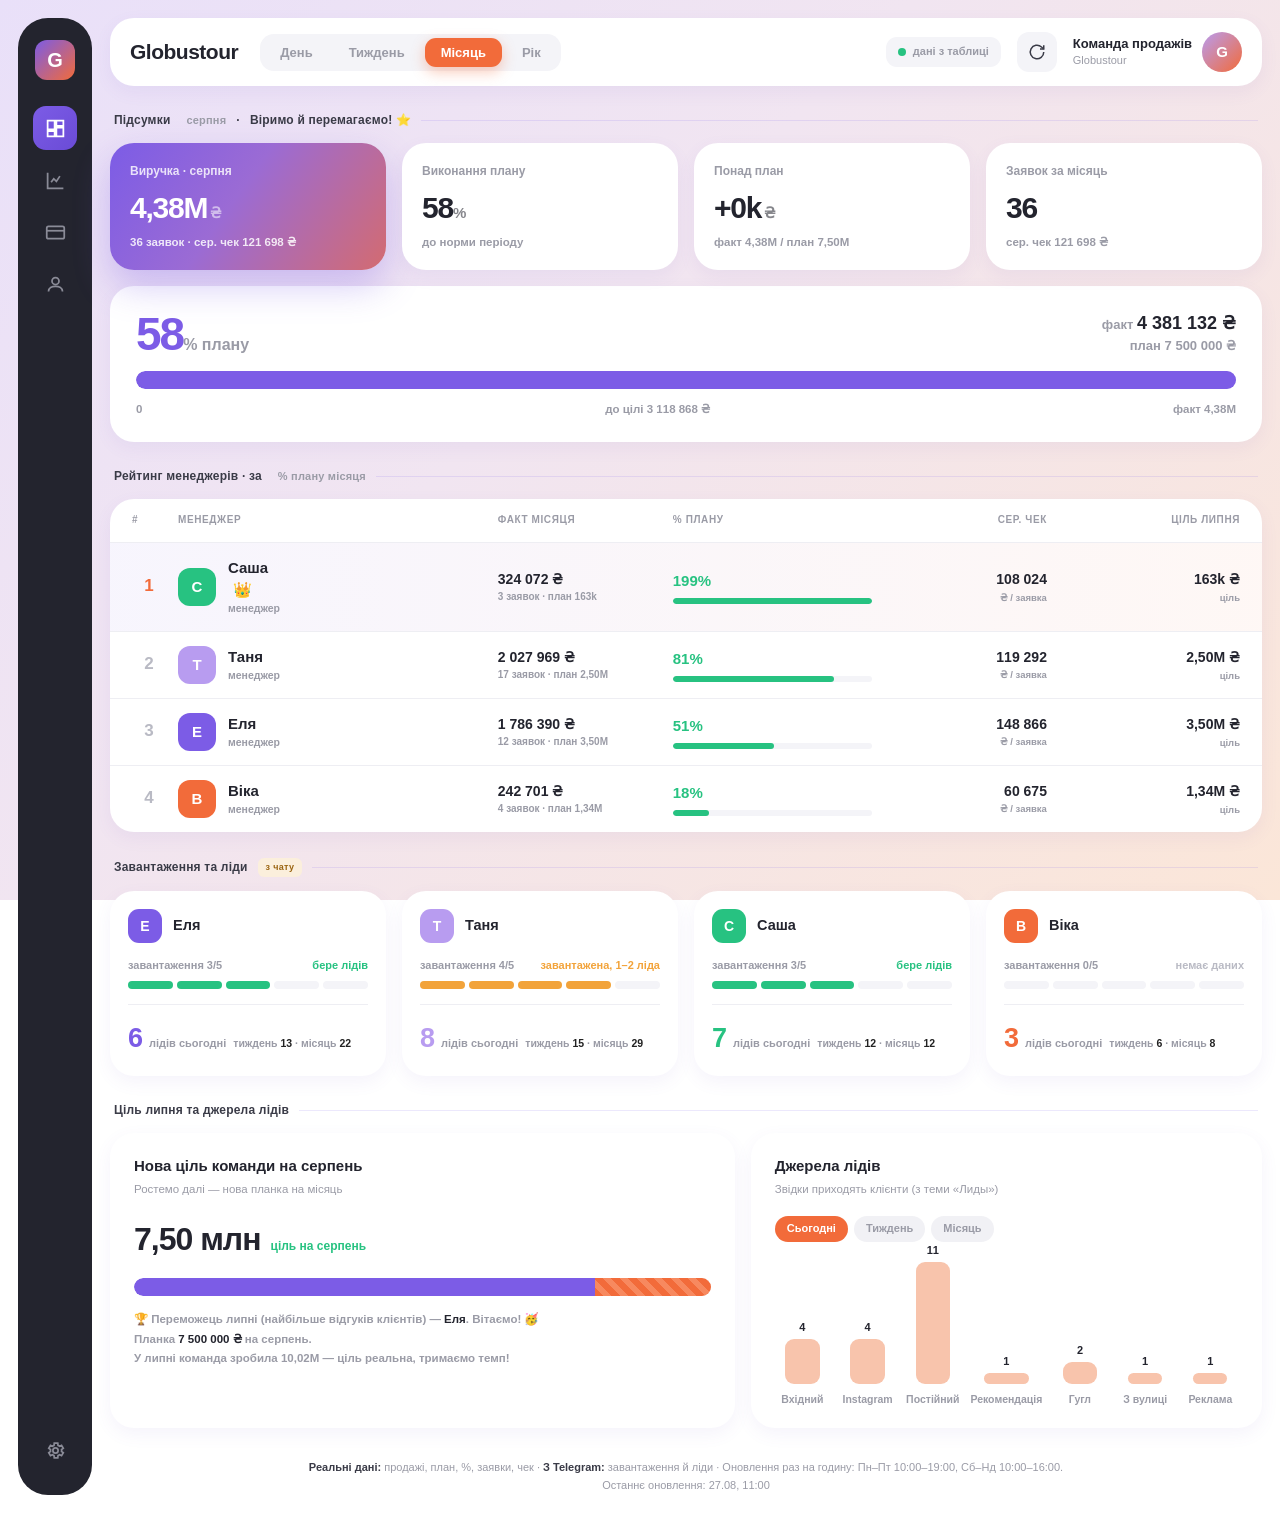
==== commit 7c31ff35: "lead fix: реклама Саша->Таня" ====
--- a/index.html
+++ b/index.html
@@ -266,9 +266,9 @@
     "Віка":[0,0,0,156055,60710,13936,0,0,0,0,0,0,0,12000,0,0,0,0,0,0,0,0,0,0,0,0,0,0,0,0,0]
   },
   load:{"Еля":3,"Таня":4,"Саша":3,"Віка":0},
-  leads:{"Еля":6,"Таня":7,"Саша":8,"Віка":3},
-  leadsWeek:{"Еля":13,"Таня":14,"Саша":13,"Віка":6},
-  leadsMonth:{"Еля":22,"Таня":28,"Саша":13,"Віка":8},
+  leads:{"Еля":6,"Таня":8,"Саша":7,"Віка":3},
+  leadsWeek:{"Еля":13,"Таня":15,"Саша":12,"Віка":6},
+  leadsMonth:{"Еля":22,"Таня":29,"Саша":12,"Віка":8},
   sources:[{n:"Вхідний",v:4},{n:"Instagram",v:4},{n:"Постійний",v:11},{n:"Рекомендація",v:1},{n:"Гугл",v:2},{n:"З вулиці",v:1},{n:"Реклама",v:1}],
   sourcesWeek:[{n:"Instagram",v:10},{n:"Постійний",v:20},{n:"Рекомендація",v:2},{n:"Реклама",v:4},{n:"Гугл",v:4},{n:"Вхідний",v:5},{n:"З вулиці",v:1}],
   sourcesMonth:[{n:"Instagram",v:15},{n:"Постійний",v:29},{n:"Гугл",v:9},{n:"Вхідний",v:10},{n:"Рекомендація",v:3},{n:"Реклама",v:4},{n:"З вулиці",v:1}],
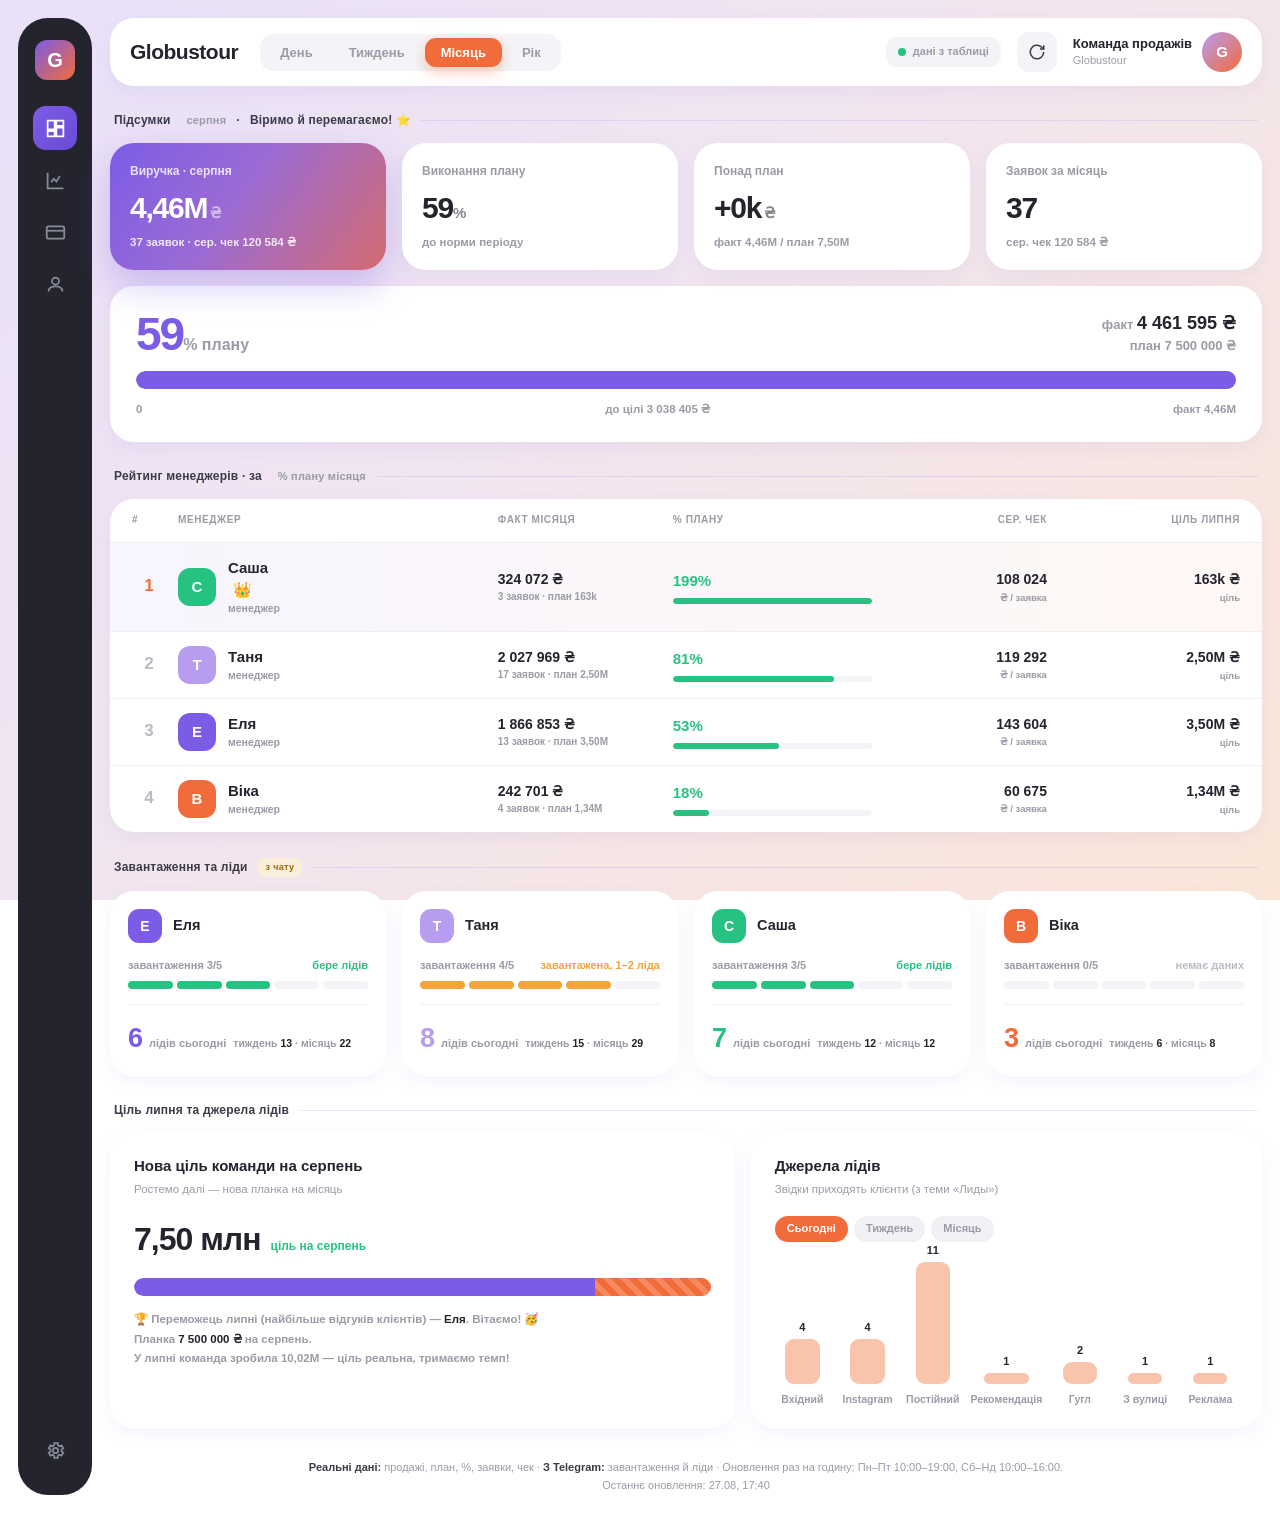
==== commit a5c46587: "sale: Еля +80463 (27.08)" ====
--- a/index.html
+++ b/index.html
@@ -258,9 +258,9 @@
     {name:"Саша",role:"менеджер",color:"#27C281"},
     {name:"Віка",role:"менеджер",color:"#F26B3A"}
   ],
-  bookingsByMgr:{"Еля":12,"Таня":17,"Саша":3,"Віка":4},
+  bookingsByMgr:{"Еля":13,"Таня":17,"Саша":3,"Віка":4},
   daily:{
-    "Еля":[98618,0,0,217560,0,231204,240215,0,0,0,327230,61520,255888,0,0,0,0,22635,53310,74829,0,0,0,84582,118799,0,0,0,0,0,0],
+    "Еля":[98618,0,0,217560,0,231204,240215,0,0,0,327230,61520,255888,0,0,0,0,22635,53310,74829,0,0,0,84582,118799,0,80463],
     "Таня":[0,154577,92505,88254,103600,16453,0,112260,0,45884,136702,132410,427115,0,352568,31131,0,33175,0,96850,87600,12330,0,0,104555,0,0,0,0,0,0],
     "Саша":[102310,0,0,0,60710,0,0,0,0,0,0,0,0,0,0,0,0,0,0,0,0,0,0,0,0,0,161052],
     "Віка":[0,0,0,156055,60710,13936,0,0,0,0,0,0,0,12000,0,0,0,0,0,0,0,0,0,0,0,0,0,0,0,0,0]
@@ -272,7 +272,7 @@
   sources:[{n:"Вхідний",v:4},{n:"Instagram",v:4},{n:"Постійний",v:11},{n:"Рекомендація",v:1},{n:"Гугл",v:2},{n:"З вулиці",v:1},{n:"Реклама",v:1}],
   sourcesWeek:[{n:"Instagram",v:10},{n:"Постійний",v:20},{n:"Рекомендація",v:2},{n:"Реклама",v:4},{n:"Гугл",v:4},{n:"Вхідний",v:5},{n:"З вулиці",v:1}],
   sourcesMonth:[{n:"Instagram",v:15},{n:"Постійний",v:29},{n:"Гугл",v:9},{n:"Вхідний",v:10},{n:"Рекомендація",v:3},{n:"Реклама",v:4},{n:"З вулиці",v:1}],
-  updated:"2026-08-27T11:00:00", live:true
+  updated:"2026-08-27T17:40:00", live:true
 };
 
 var DATA = SAMPLE, PERIOD = "month";
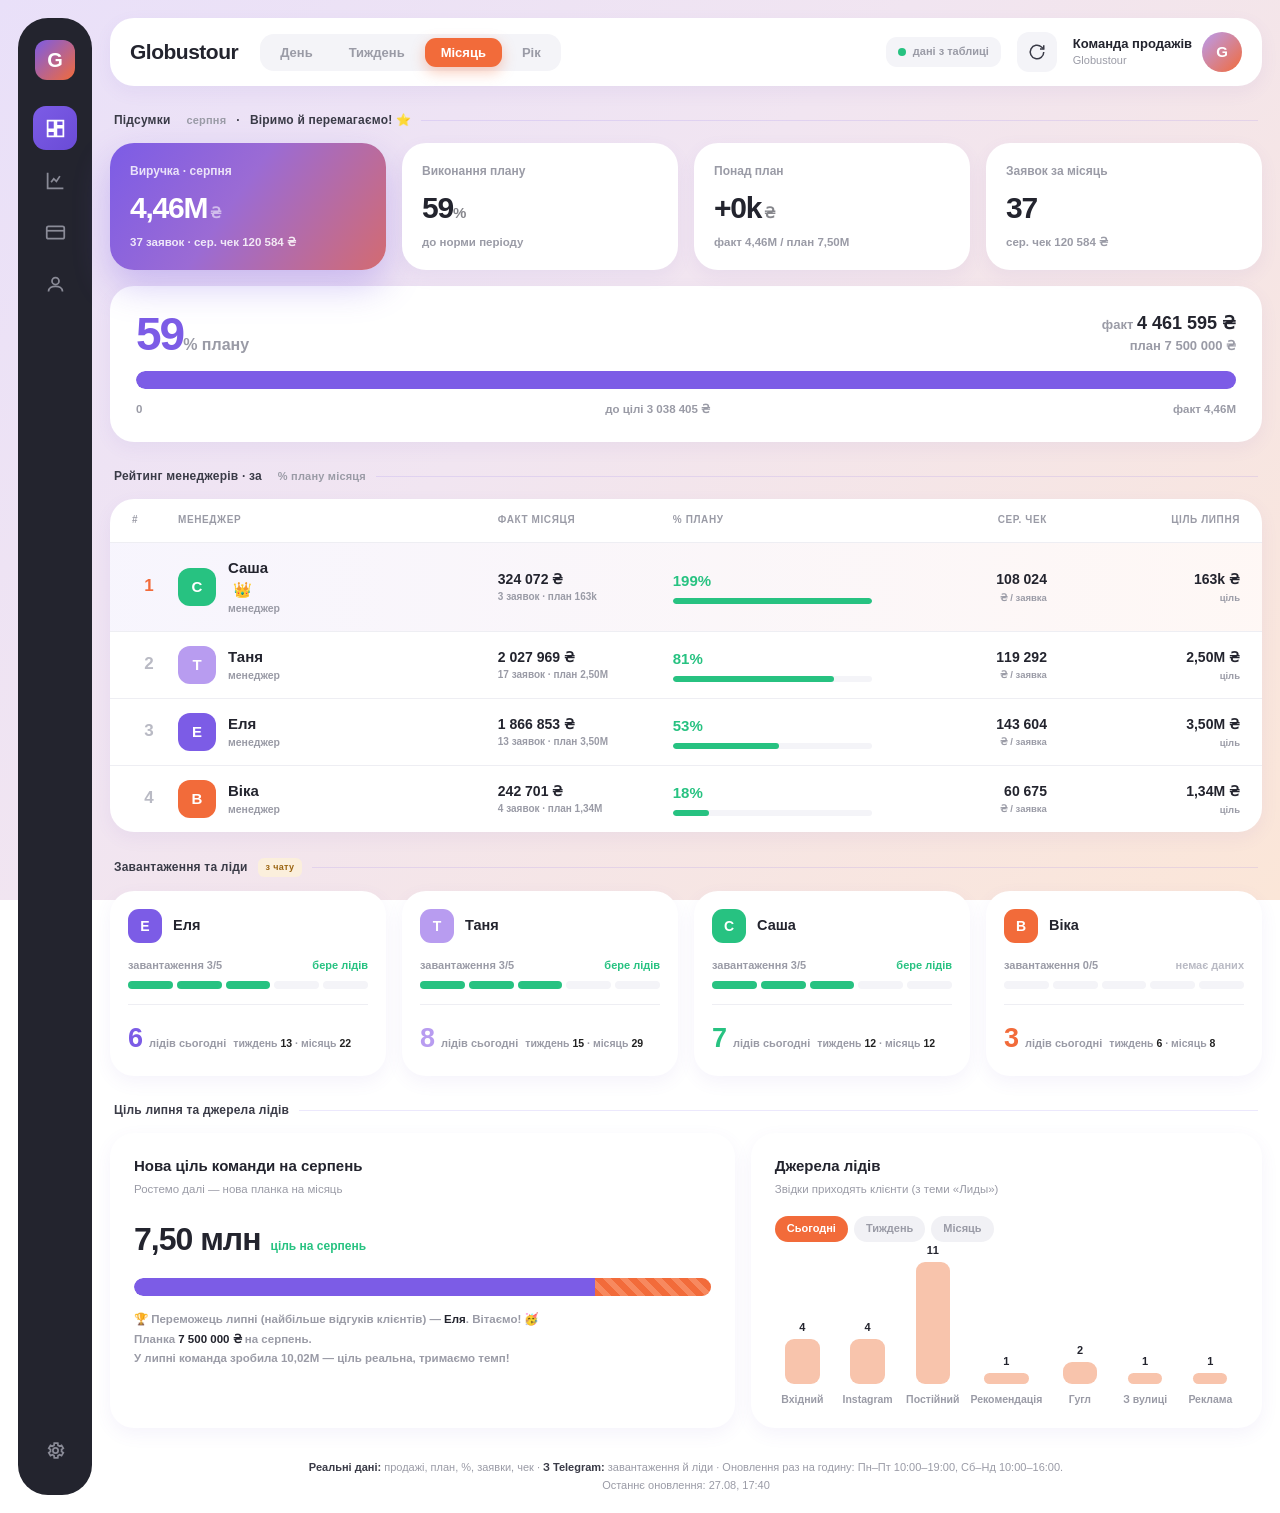
==== commit 4490d666: "load: Таня 3 (форма 28.08)" ====
--- a/index.html
+++ b/index.html
@@ -265,7 +265,7 @@
     "Саша":[102310,0,0,0,60710,0,0,0,0,0,0,0,0,0,0,0,0,0,0,0,0,0,0,0,0,0,161052],
     "Віка":[0,0,0,156055,60710,13936,0,0,0,0,0,0,0,12000,0,0,0,0,0,0,0,0,0,0,0,0,0,0,0,0,0]
   },
-  load:{"Еля":3,"Таня":4,"Саша":3,"Віка":0},
+  load:{"Еля":3,"Таня":3,"Саша":3,"Віка":0},
   leads:{"Еля":6,"Таня":8,"Саша":7,"Віка":3},
   leadsWeek:{"Еля":13,"Таня":15,"Саша":12,"Віка":6},
   leadsMonth:{"Еля":22,"Таня":29,"Саша":12,"Віка":8},
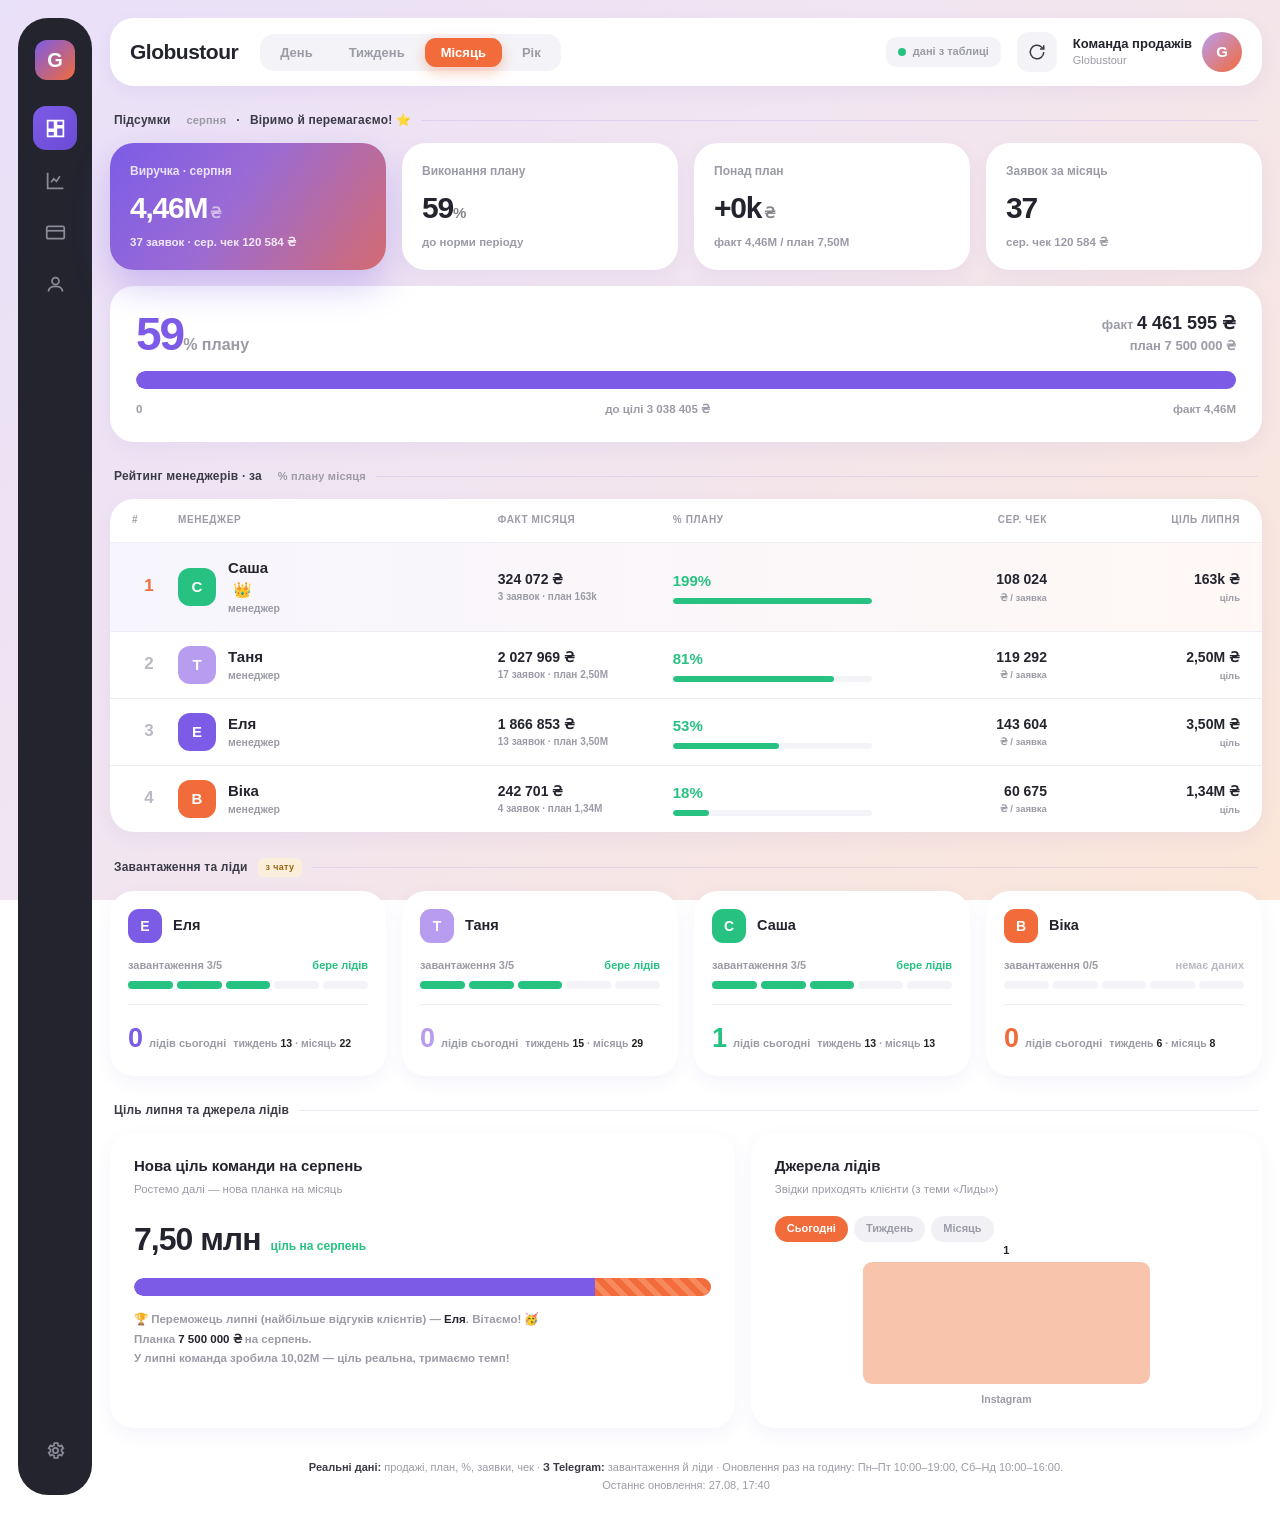
==== commit 5efc2360: "lead: +1 Instagram Саша; денний бак скинуто на 28.08" ====
--- a/index.html
+++ b/index.html
@@ -266,12 +266,12 @@
     "Віка":[0,0,0,156055,60710,13936,0,0,0,0,0,0,0,12000,0,0,0,0,0,0,0,0,0,0,0,0,0,0,0,0,0]
   },
   load:{"Еля":3,"Таня":3,"Саша":3,"Віка":0},
-  leads:{"Еля":6,"Таня":8,"Саша":7,"Віка":3},
-  leadsWeek:{"Еля":13,"Таня":15,"Саша":12,"Віка":6},
-  leadsMonth:{"Еля":22,"Таня":29,"Саша":12,"Віка":8},
-  sources:[{n:"Вхідний",v:4},{n:"Instagram",v:4},{n:"Постійний",v:11},{n:"Рекомендація",v:1},{n:"Гугл",v:2},{n:"З вулиці",v:1},{n:"Реклама",v:1}],
-  sourcesWeek:[{n:"Instagram",v:10},{n:"Постійний",v:20},{n:"Рекомендація",v:2},{n:"Реклама",v:4},{n:"Гугл",v:4},{n:"Вхідний",v:5},{n:"З вулиці",v:1}],
-  sourcesMonth:[{n:"Instagram",v:15},{n:"Постійний",v:29},{n:"Гугл",v:9},{n:"Вхідний",v:10},{n:"Рекомендація",v:3},{n:"Реклама",v:4},{n:"З вулиці",v:1}],
+  leads:{"Еля":0,"Таня":0,"Саша":1,"Віка":0},
+  leadsWeek:{"Еля":13,"Таня":15,"Саша":13,"Віка":6},
+  leadsMonth:{"Еля":22,"Таня":29,"Саша":13,"Віка":8},
+  sources:[{n:"Instagram",v:1}],
+  sourcesWeek:[{n:"Instagram",v:11},{n:"Постійний",v:20},{n:"Рекомендація",v:2},{n:"Реклама",v:4},{n:"Гугл",v:4},{n:"Вхідний",v:5},{n:"З вулиці",v:1}],
+  sourcesMonth:[{n:"Instagram",v:16},{n:"Постійний",v:29},{n:"Гугл",v:9},{n:"Вхідний",v:10},{n:"Рекомендація",v:3},{n:"Реклама",v:4},{n:"З вулиці",v:1}],
   updated:"2026-08-27T17:40:00", live:true
 };
 
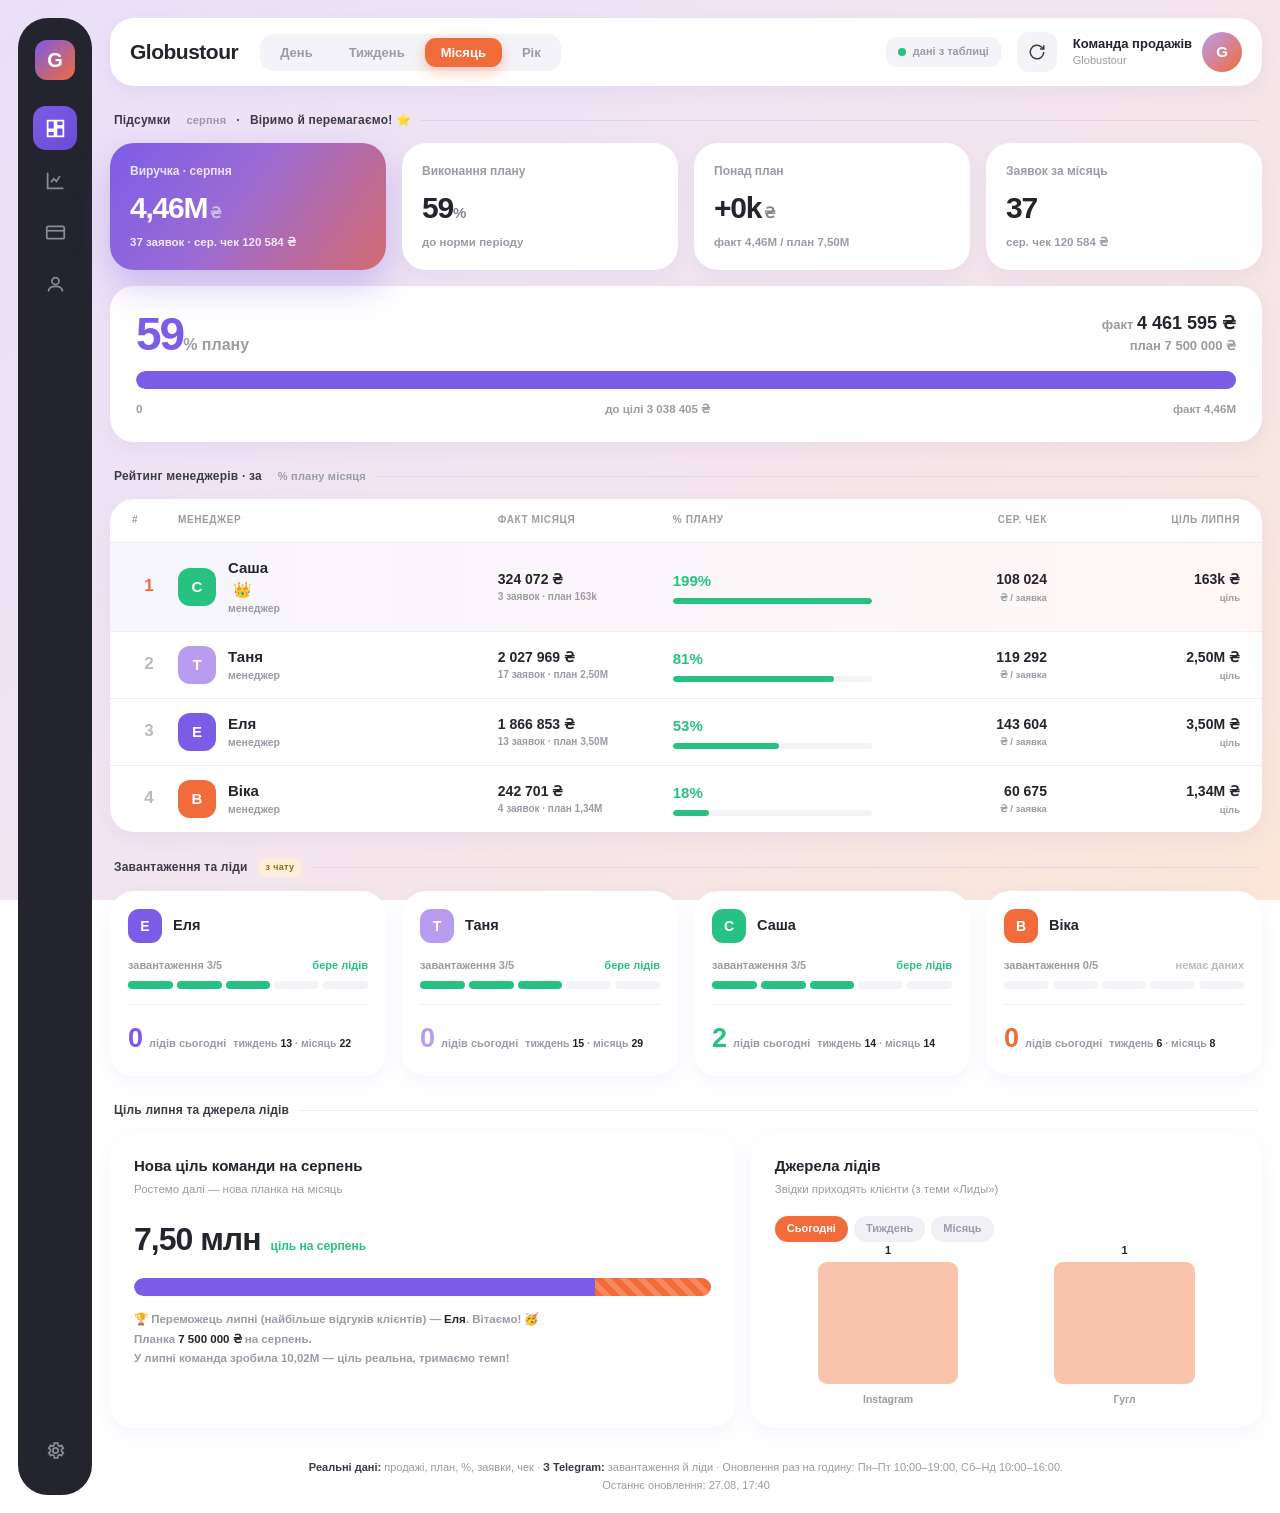
==== commit 92be3414: "lead: +1 Гугл Саша" ====
--- a/index.html
+++ b/index.html
@@ -266,12 +266,12 @@
     "Віка":[0,0,0,156055,60710,13936,0,0,0,0,0,0,0,12000,0,0,0,0,0,0,0,0,0,0,0,0,0,0,0,0,0]
   },
   load:{"Еля":3,"Таня":3,"Саша":3,"Віка":0},
-  leads:{"Еля":0,"Таня":0,"Саша":1,"Віка":0},
-  leadsWeek:{"Еля":13,"Таня":15,"Саша":13,"Віка":6},
-  leadsMonth:{"Еля":22,"Таня":29,"Саша":13,"Віка":8},
-  sources:[{n:"Instagram",v:1}],
-  sourcesWeek:[{n:"Instagram",v:11},{n:"Постійний",v:20},{n:"Рекомендація",v:2},{n:"Реклама",v:4},{n:"Гугл",v:4},{n:"Вхідний",v:5},{n:"З вулиці",v:1}],
-  sourcesMonth:[{n:"Instagram",v:16},{n:"Постійний",v:29},{n:"Гугл",v:9},{n:"Вхідний",v:10},{n:"Рекомендація",v:3},{n:"Реклама",v:4},{n:"З вулиці",v:1}],
+  leads:{"Еля":0,"Таня":0,"Саша":2,"Віка":0},
+  leadsWeek:{"Еля":13,"Таня":15,"Саша":14,"Віка":6},
+  leadsMonth:{"Еля":22,"Таня":29,"Саша":14,"Віка":8},
+  sources:[{n:"Instagram",v:1},{n:"Гугл",v:1}],
+  sourcesWeek:[{n:"Instagram",v:11},{n:"Постійний",v:20},{n:"Рекомендація",v:2},{n:"Реклама",v:4},{n:"Гугл",v:5},{n:"Вхідний",v:5},{n:"З вулиці",v:1}],
+  sourcesMonth:[{n:"Instagram",v:16},{n:"Постійний",v:29},{n:"Гугл",v:10},{n:"Вхідний",v:10},{n:"Рекомендація",v:3},{n:"Реклама",v:4},{n:"З вулиці",v:1}],
   updated:"2026-08-27T17:40:00", live:true
 };
 
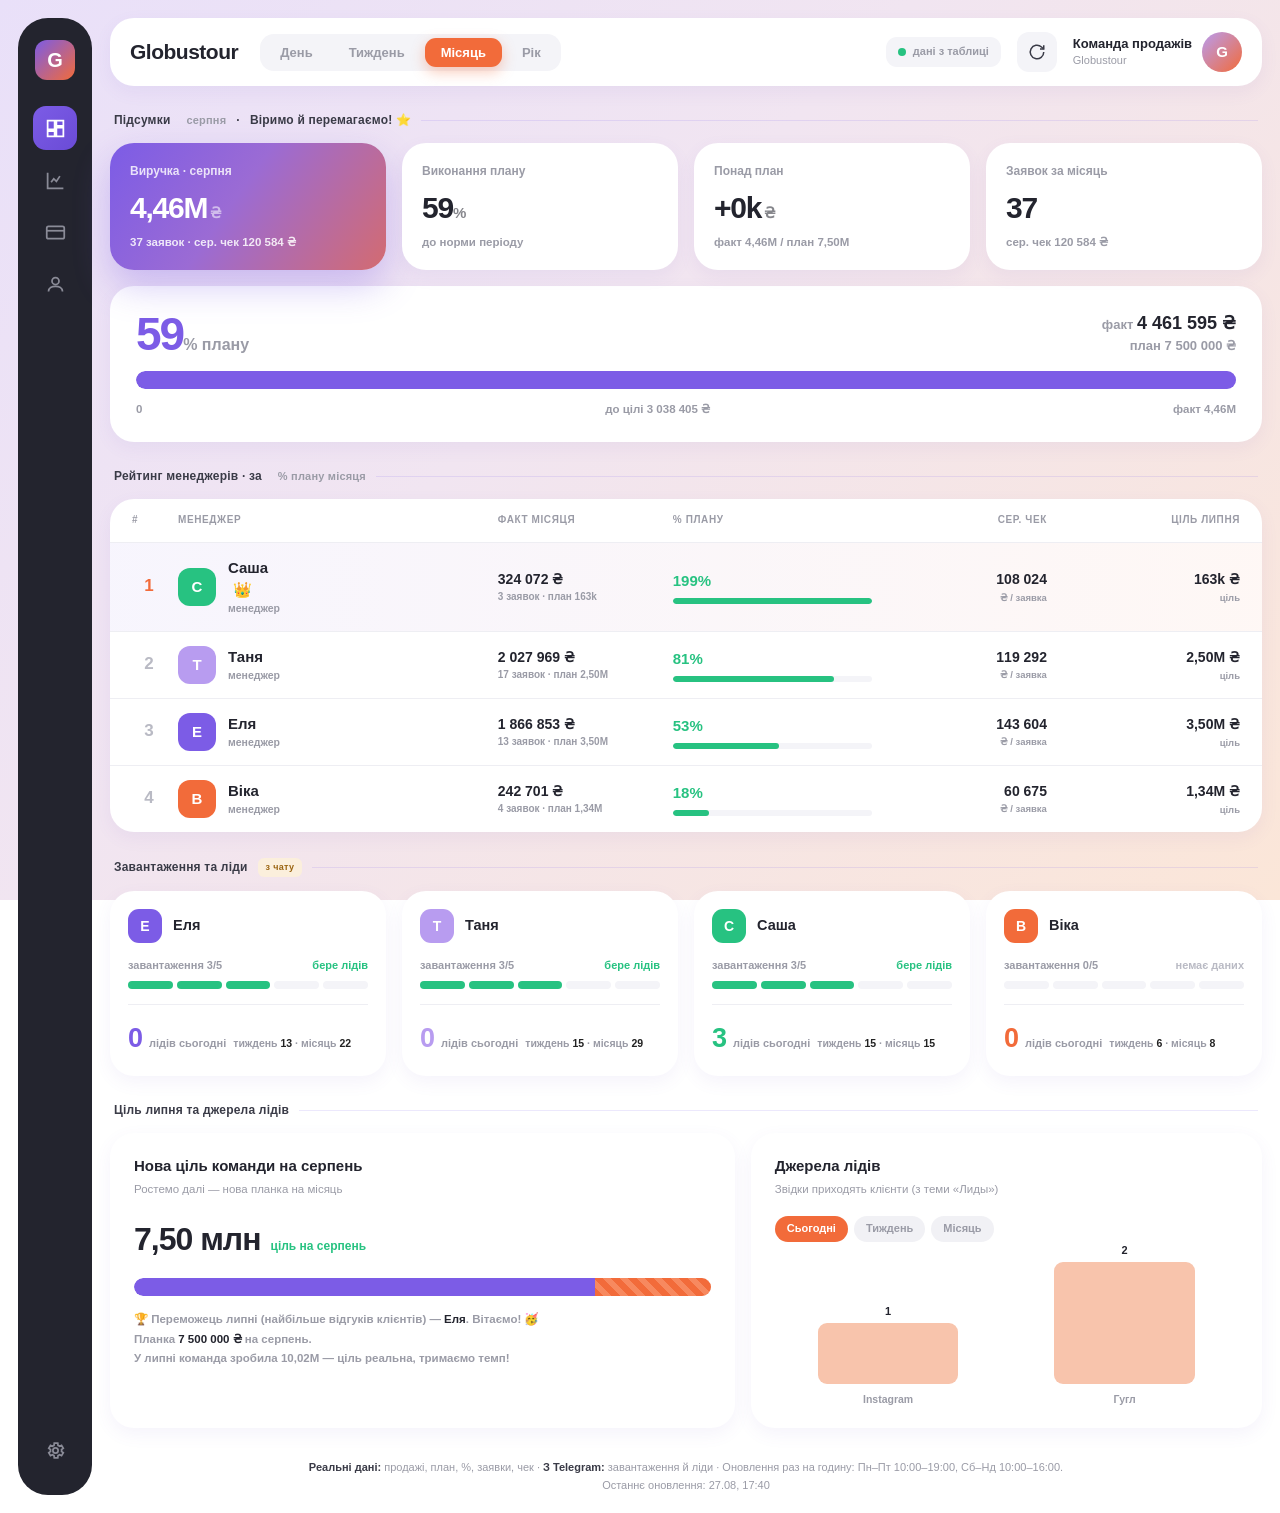
==== commit adc0dcbd: "lead: +1 Гугл Саша (3-й сьогодні)" ====
--- a/index.html
+++ b/index.html
@@ -266,12 +266,12 @@
     "Віка":[0,0,0,156055,60710,13936,0,0,0,0,0,0,0,12000,0,0,0,0,0,0,0,0,0,0,0,0,0,0,0,0,0]
   },
   load:{"Еля":3,"Таня":3,"Саша":3,"Віка":0},
-  leads:{"Еля":0,"Таня":0,"Саша":2,"Віка":0},
-  leadsWeek:{"Еля":13,"Таня":15,"Саша":14,"Віка":6},
-  leadsMonth:{"Еля":22,"Таня":29,"Саша":14,"Віка":8},
-  sources:[{n:"Instagram",v:1},{n:"Гугл",v:1}],
-  sourcesWeek:[{n:"Instagram",v:11},{n:"Постійний",v:20},{n:"Рекомендація",v:2},{n:"Реклама",v:4},{n:"Гугл",v:5},{n:"Вхідний",v:5},{n:"З вулиці",v:1}],
-  sourcesMonth:[{n:"Instagram",v:16},{n:"Постійний",v:29},{n:"Гугл",v:10},{n:"Вхідний",v:10},{n:"Рекомендація",v:3},{n:"Реклама",v:4},{n:"З вулиці",v:1}],
+  leads:{"Еля":0,"Таня":0,"Саша":3,"Віка":0},
+  leadsWeek:{"Еля":13,"Таня":15,"Саша":15,"Віка":6},
+  leadsMonth:{"Еля":22,"Таня":29,"Саша":15,"Віка":8},
+  sources:[{n:"Instagram",v:1},{n:"Гугл",v:2}],
+  sourcesWeek:[{n:"Instagram",v:11},{n:"Постійний",v:20},{n:"Рекомендація",v:2},{n:"Реклама",v:4},{n:"Гугл",v:6},{n:"Вхідний",v:5},{n:"З вулиці",v:1}],
+  sourcesMonth:[{n:"Instagram",v:16},{n:"Постійний",v:29},{n:"Гугл",v:11},{n:"Вхідний",v:10},{n:"Рекомендація",v:3},{n:"Реклама",v:4},{n:"З вулиці",v:1}],
   updated:"2026-08-27T17:40:00", live:true
 };
 
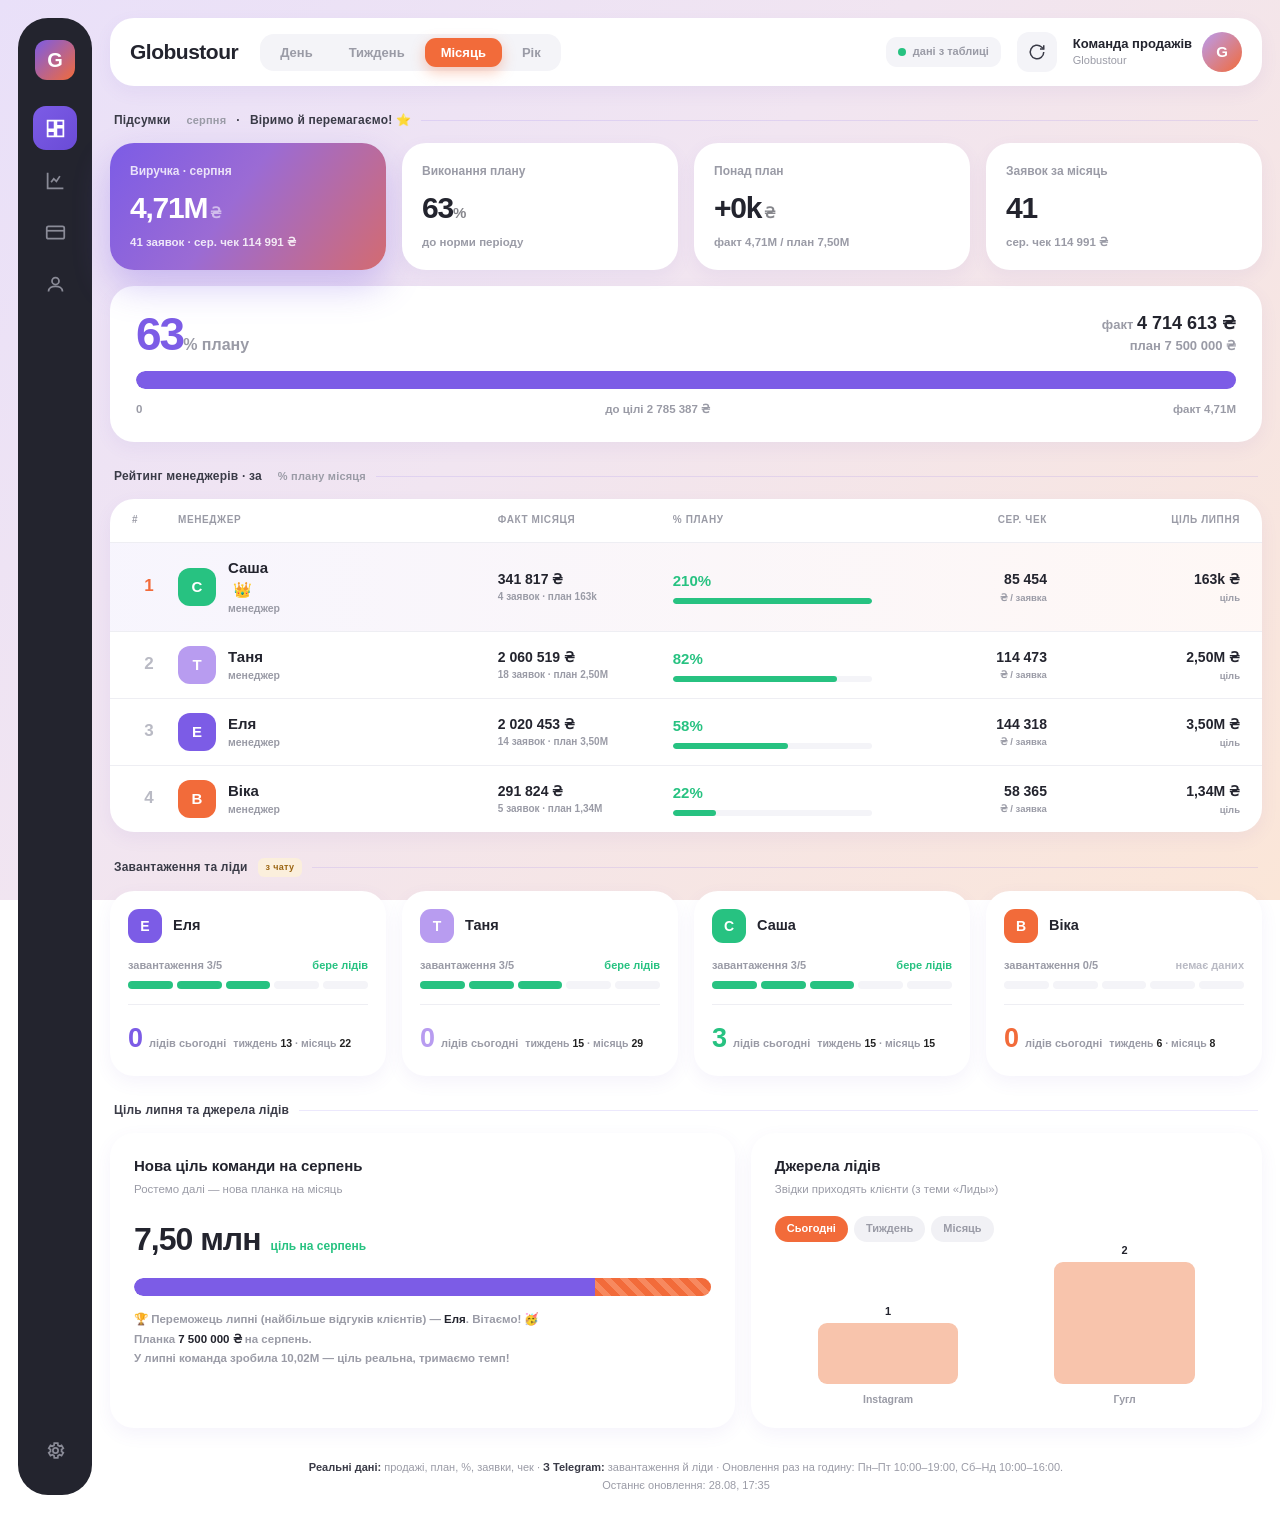
==== commit dcb7234e: "dashboard 28.08: продажі у всіх (Еля+153600, Таня+32550, Саша+17745, Віка+49123)" ====
--- a/index.html
+++ b/index.html
@@ -258,12 +258,12 @@
     {name:"Саша",role:"менеджер",color:"#27C281"},
     {name:"Віка",role:"менеджер",color:"#F26B3A"}
   ],
-  bookingsByMgr:{"Еля":13,"Таня":17,"Саша":3,"Віка":4},
+  bookingsByMgr:{"Еля":14,"Таня":18,"Саша":4,"Віка":5},
   daily:{
-    "Еля":[98618,0,0,217560,0,231204,240215,0,0,0,327230,61520,255888,0,0,0,0,22635,53310,74829,0,0,0,84582,118799,0,80463],
-    "Таня":[0,154577,92505,88254,103600,16453,0,112260,0,45884,136702,132410,427115,0,352568,31131,0,33175,0,96850,87600,12330,0,0,104555,0,0,0,0,0,0],
-    "Саша":[102310,0,0,0,60710,0,0,0,0,0,0,0,0,0,0,0,0,0,0,0,0,0,0,0,0,0,161052],
-    "Віка":[0,0,0,156055,60710,13936,0,0,0,0,0,0,0,12000,0,0,0,0,0,0,0,0,0,0,0,0,0,0,0,0,0]
+    "Еля":[98618,0,0,217560,0,231204,240215,0,0,0,327230,61520,255888,0,0,0,0,22635,53310,74829,0,0,0,84582,118799,0,80463,153600],
+    "Таня":[0,154577,92505,88254,103600,16453,0,112260,0,45884,136702,132410,427115,0,352568,31131,0,33175,0,96850,87600,12330,0,0,104555,0,0,32550],
+    "Саша":[102310,0,0,0,60710,0,0,0,0,0,0,0,0,0,0,0,0,0,0,0,0,0,0,0,0,0,161052,17745],
+    "Віка":[0,0,0,156055,60710,13936,0,0,0,0,0,0,0,12000,0,0,0,0,0,0,0,0,0,0,0,0,0,49123]
   },
   load:{"Еля":3,"Таня":3,"Саша":3,"Віка":0},
   leads:{"Еля":0,"Таня":0,"Саша":3,"Віка":0},
@@ -272,7 +272,7 @@
   sources:[{n:"Instagram",v:1},{n:"Гугл",v:2}],
   sourcesWeek:[{n:"Instagram",v:11},{n:"Постійний",v:20},{n:"Рекомендація",v:2},{n:"Реклама",v:4},{n:"Гугл",v:6},{n:"Вхідний",v:5},{n:"З вулиці",v:1}],
   sourcesMonth:[{n:"Instagram",v:16},{n:"Постійний",v:29},{n:"Гугл",v:11},{n:"Вхідний",v:10},{n:"Рекомендація",v:3},{n:"Реклама",v:4},{n:"З вулиці",v:1}],
-  updated:"2026-08-27T17:40:00", live:true
+  updated:"2026-08-28T17:35:00", live:true
 };
 
 var DATA = SAMPLE, PERIOD = "month";
